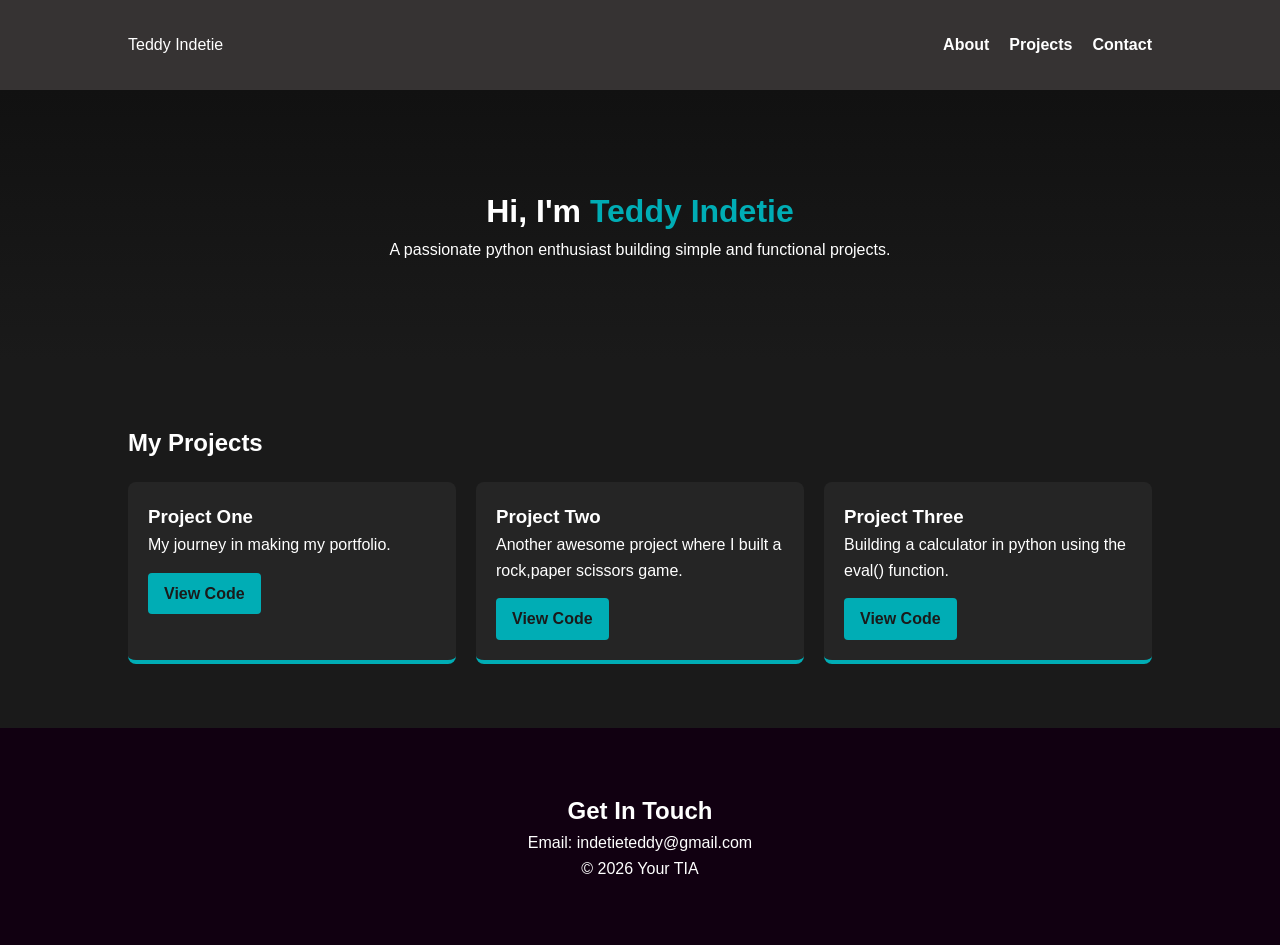
==== index.html @ 60005bdd "Add files via upload" ====
<!DOCTYPE html>
<html lang="en">
<head>
    <meta charset="UTF-8">
    <meta name="viewport" content="width=device-width, initial-scale=1.0">
    <title>TI Portfolio</title>
    <link rel="stylesheet" href="style.css">
</head>
<body>

    <nav>
        <div class="logo">Teddy Indetie</div>
        <ul>
            <li><a href="#about">About</a></li>
            <li><a href="#projects">Projects</a></li>
            <li><a href="#contact">Contact</a></li>
        </ul>
    </nav>

    <header id="about">
        <h1>Hi, I'm <span class="highlight">Teddy Indetie</span></h1>
        <p>A passionate python enthusiast building simple and functional projects.</p>
    </header>

    <section id="projects">
        <h2>My Projects</h2>
        <div class="project-grid">
            <div class="project-card">
                <h3>Project One</h3>
                <p>My journey in making my portfolio.</p>
                <a href="project-1.html">View Code</a>
            </div>
            <div class="project-card">
                <h3>Project Two</h3>
                <p>Another awesome project where I built a rock,paper scissors game.</p>
                <a href="#">View Code</a>
            </div>
            <div class="project-card">
                <h3>Project Three</h3>
                <p>Building a calculator in python using the eval() function.</p>
                <a href="#">View Code</a>
            </div>
        </div>
    </section>

    <footer id="contact">
        <h2>Get In Touch</h2>
        <p>Email: indetieteddy@gmail.com</p>
        <p>&copy; 2026 Your TIA</p>
    </footer>

</body>
</html>
---- style.css ----
/* General Styles */
* {
    margin: 0;
    padding: 0;
    box-sizing: border-box;
    font-family: 'Segoe UI', Tahoma, Geneva, Verdana, sans-serif;
}

body {
    background-color: #1a1a1a;
    color: #ffffff;
    line-height: 1.6;
}

/* Navigation */
nav {
    display: flex;
    justify-content: space-between;
    align-items: center;
    padding: 2rem 10%;
    background: #363333;
}

nav ul {
    display: flex;
    list-style: none;
}

nav ul li {
    margin-left: 20px;
}

nav a {
    color: white;
    text-decoration: none;
    font-weight: bold;
}

/* Hero Section */
header {
    height: 30vh;
    display: flex;
    flex-direction: column;
    justify-content: center;
    align-items: center;
    text-align: center;
    background: linear-gradient(to bottom, #111, #1a1a1a);
}

.highlight {
    color: #00adb5; /* Modern Teal */
}

/* Projects Grid */
#projects {
    padding: 4rem 10%;
}

.project-grid {
    display: grid;
    grid-template-columns: repeat(auto-fit, minmax(250px, 1fr));
    gap: 20px;
    margin-top: 20px;
}

.project-card {
    background: #252525;
    padding: 20px;
    border-radius: 8px;
    border-bottom: 4px solid #00adb5;
    transition: transform 0.3s;
}
.project-card a {
    display: inline-block;
    margin-top: 15px;
    padding: 8px 16px;
    background-color: #00adb5; /* Your Modern Teal */
    color: #1a1a1a; /* Dark text for contrast */
    text-decoration: none;
    border-radius: 4px;
    font-weight: bold;
    transition: background 0.3s;
}

.project-card a:hover {
    background-color: #ffffff;
    color: #00adb5;
}

.project-card:hover {
    transform: translateY(-10px);
    transform: translateX(-10px);
}

/* Footer */
footer {
    text-align: center;
    padding: 4rem 10%;
    background: #101;
}

.image-container {
    margin-top: 20px;
    text-align: center;
}

.project-img {
    max-width: 100%;    /* Ensures it never goes wider than the card */
    height: auto;       /* Keeps the original aspect ratio */
    border-radius: 8px; /* Matches your card corners */
    border: 2px solid #333; /* Adds a subtle frame */
}
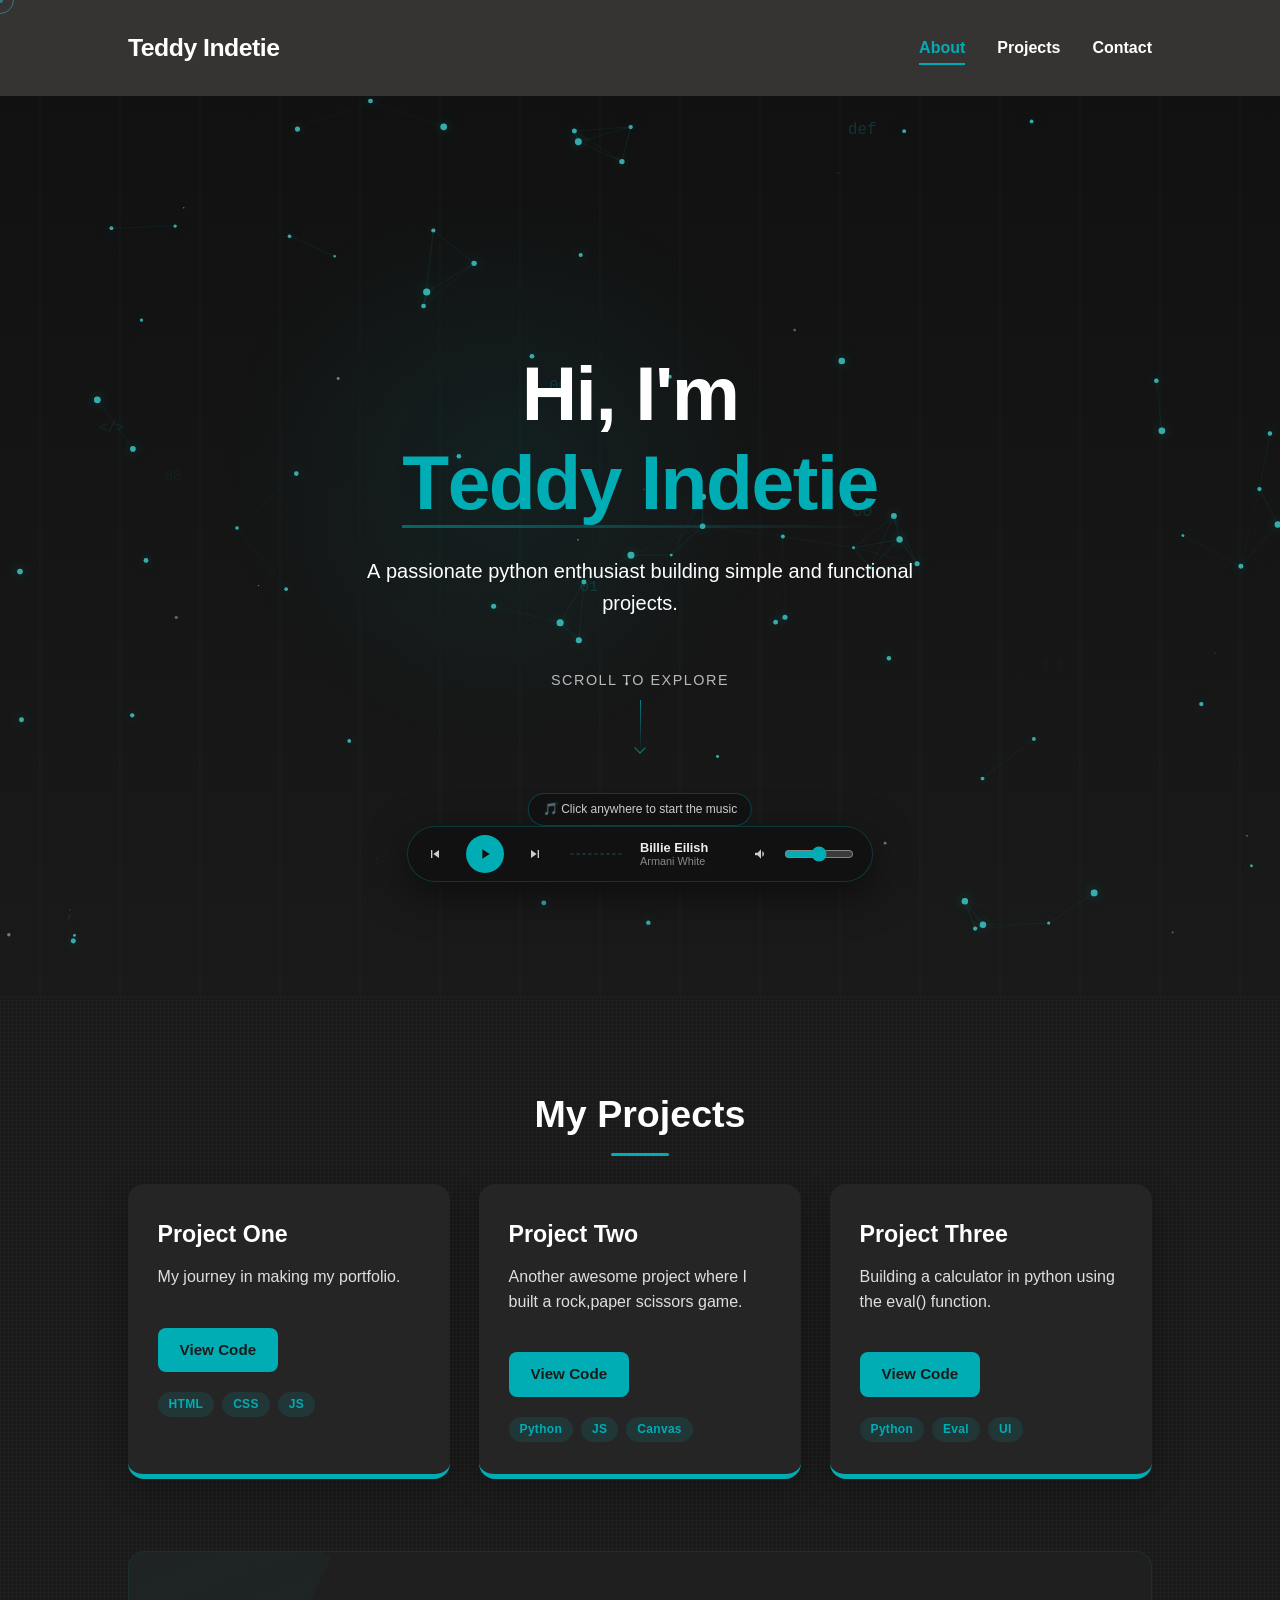
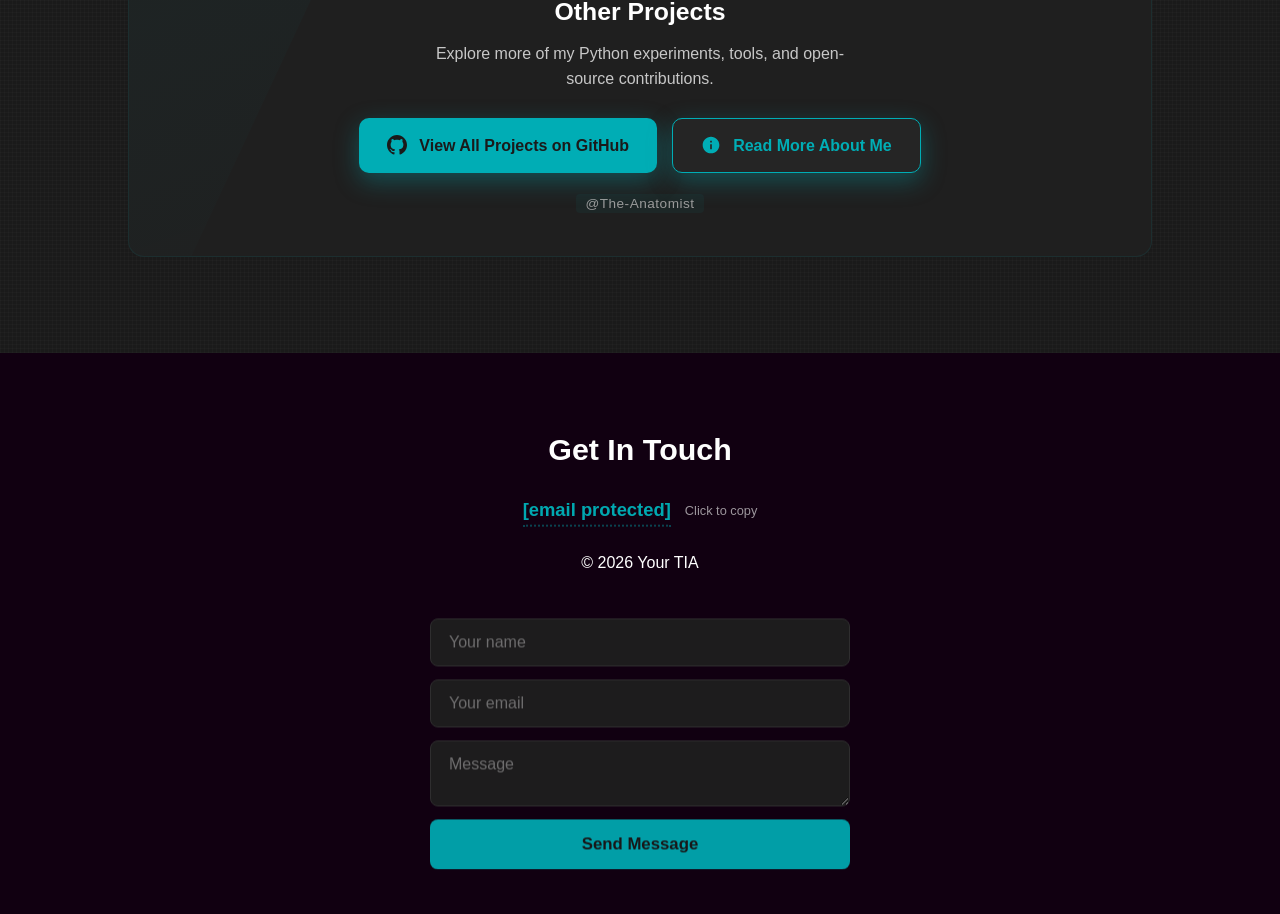
==== commit 01f0910b: "Add files via upload" ====
--- a/index.html
+++ b/index.html
@@ -1,53 +1,1367 @@
-<!DOCTYPE html>
-<html lang="en">
-<head>
-    <meta charset="UTF-8">
-    <meta name="viewport" content="width=device-width, initial-scale=1.0">
-    <title>TI Portfolio</title>
-    <link rel="stylesheet" href="style.css">
-</head>
-<body>
-
-    <nav>
-        <div class="logo">Teddy Indetie</div>
-        <ul>
-            <li><a href="#about">About</a></li>
-            <li><a href="#projects">Projects</a></li>
-            <li><a href="#contact">Contact</a></li>
-        </ul>
-    </nav>
-
-    <header id="about">
-        <h1>Hi, I'm <span class="highlight">Teddy Indetie</span></h1>
-        <p>A passionate python enthusiast building simple and functional projects.</p>
-    </header>
-
-    <section id="projects">
-        <h2>My Projects</h2>
-        <div class="project-grid">
-            <div class="project-card">
-                <h3>Project One</h3>
-                <p>My journey in making my portfolio.</p>
-                <a href="project-1.html">View Code</a>
-            </div>
-            <div class="project-card">
-                <h3>Project Two</h3>
-                <p>Another awesome project where I built a rock,paper scissors game.</p>
-                <a href="#">View Code</a>
-            </div>
-            <div class="project-card">
-                <h3>Project Three</h3>
-                <p>Building a calculator in python using the eval() function.</p>
-                <a href="#">View Code</a>
-            </div>
-        </div>
-    </section>
-
-    <footer id="contact">
-        <h2>Get In Touch</h2>
-        <p>Email: indetieteddy@gmail.com</p>
-        <p>&copy; 2026 Your TIA</p>
-    </footer>
-
-</body>
+<!DOCTYPE html>
+<html lang="en">
+<head>
+    <meta charset="UTF-8">
+    <meta name="viewport" content="width=device-width, initial-scale=1.0">
+    <title>TI Portfolio</title>
+    <link rel="icon" type="image/svg+xml" href="favicon.svg">
+    <link rel="stylesheet" href="style.css">
+    <!-- GSAP for premium cinematic animations -->
+    <script src="https://cdnjs.cloudflare.com/ajax/libs/gsap/3.12.5/gsap.min.js"></script>
+</head>
+<body>
+
+    <!-- Scroll Progress Bar -->
+    <div class="scroll-progress"></div>
+
+    <nav>
+        <div class="logo">Teddy Indetie</div>
+        <ul class="nav-links">
+            <li><a href="#about" class="nav-link">About</a></li>
+            <li><a href="#projects" class="nav-link">Projects</a></li>
+            <li><a href="#contact" class="nav-link">Contact</a></li>
+        </ul>
+        <div class="hamburger">
+            <span></span>
+            <span></span>
+            <span></span>
+        </div>
+    </nav>
+
+    <header id="about">
+        <!-- Hero Canvas for Python particles -->
+        <canvas id="hero-canvas"></canvas>
+        
+        <div class="hero-content">
+            <h1>Hi, I'm <span class="highlight">Teddy Indetie</span></h1>
+            <p>A passionate python enthusiast building simple and functional projects.</p>
+            <div class="scroll-indicator">
+                <span>Scroll to explore</span>
+                <div class="arrow"></div>
+            </div>
+        </div>
+    </header>
+
+    <section id="projects">
+        <h2>My Projects</h2>
+        <div class="project-grid">
+            <!-- Project One -->
+            <div class="project-card" data-project="1">
+                <h3>Project One</h3>
+                <p>My journey in making my portfolio.</p>
+                <a href="project-1.html" class="view-btn" data-modal="modal-project1">View Code</a>
+                <div class="tech-tags">
+                    <span>HTML</span>
+                    <span>CSS</span>
+                    <span>JS</span>
+                </div>
+            </div>
+            
+            <!-- Project Two -->
+            <div class="project-card" data-project="2">
+                <h3>Project Two</h3>
+                <p>Another awesome project where I built a rock,paper scissors game.</p>
+                <a href="project-2.html" class="view-btn" data-modal="modal-rps">View Code</a>
+                <div class="tech-tags">
+                    <span>Python</span>
+                    <span>JS</span>
+                    <span>Canvas</span>
+                </div>
+            </div>
+            
+            <!-- Project Three -->
+            <div class="project-card" data-project="3">
+                <h3>Project Three</h3>
+                <p>Building a calculator in python using the eval() function.</p>
+                <a href="project-3.html" class="view-btn" data-modal="modal-calculator">View Code</a>
+                <div class="tech-tags">
+                    <span>Python</span>
+                    <span>Eval</span>
+                    <span>UI</span>
+                </div>
+            </div>
+        </div>
+
+        <!-- OTHER PROJECTS SECTION -->
+        <div class="other-projects">
+            <h3>Other Projects</h3>
+            <p>Explore more of my Python experiments, tools, and open-source contributions.</p>
+            
+            <div style="display: flex; gap: 15px; justify-content: center; flex-wrap: wrap; margin-top: 1.2rem;">
+                <a href="https://github.com/The-Anatomist/" target="_blank" rel="noopener noreferrer" class="github-btn" style="margin-top: 0;">
+                    <svg xmlns="http://www.w3.org/2000/svg" width="20" height="20" viewBox="0 0 24 24" fill="currentColor">
+                        <path d="M12 0c-6.626 0-12 5.373-12 12 0 5.302 3.438 9.8 8.207 11.387.599.111.793-.261.793-.577v-2.234c-3.338.726-4.033-1.416-4.033-1.416-.546-1.387-1.333-1.756-1.333-1.756-1.089-.745.083-.729.083-.729 1.205.084 1.839 1.237 1.839 1.237 1.07 1.834 2.807 1.304 3.492.997.107-.775.418-1.305.762-1.604-2.665-.305-5.467-1.334-5.467-5.931 0-1.311.469-2.381 1.236-3.221-.124-.303-.535-1.524.117-3.176 0 0 1.008-.322 3.301 1.23.957-.266 1.983-.399 3.003-.404 1.02.005 2.047.138 3.006.404 2.291-1.552 3.297-1.23 3.297-1.23.653 1.653.242 2.874.118 3.176.77.84 1.235 1.911 1.235 3.221 0 4.609-2.807 5.624-5.479 5.921.43.372.823 1.102.823 2.222v3.293c0 .319.192.694.801.576 4.765-1.589 8.199-6.086 8.199-11.386 0-6.627-5.373-12-12-12z"/>
+                    </svg>
+                    <span>View All Projects on GitHub</span>
+                </a>
+                
+                <a href="about.html" class="github-btn about-me-btn" style="margin-top: 0;">
+                    <svg xmlns="http://www.w3.org/2000/svg" width="20" height="20" viewBox="0 0 24 24" fill="currentColor">
+                        <path d="M12 2C6.48 2 2 6.48 2 12s4.48 10 10 10 10-4.48 10-10S17.52 2 12 2zm1 15h-2v-6h2v6zm0-8h-2V7h2v2z"/>
+                    </svg>
+                    <span>Read More About Me</span>
+                </a>
+            </div>
+            
+            <div class="github-note">
+                <span>@The-Anatomist</span>
+            </div>
+        </div>
+    </section>
+
+    <footer id="contact">
+        <h2>Get In Touch</h2>
+        <p class="email-wrapper">
+            <a href="#" class="copy-email" data-email="t.indetie@gmail.com"><span class="__cf_email__" data-cfemail="f480da9d9a9091809d91b49399959d98da979b99">[email&#160;protected]</span></a>
+            <span class="copy-feedback">Click to copy</span>
+        </p>
+        <p>&copy; 2026 Your TIA</p>
+        
+        <!-- Optional premium contact form -->
+        <div class="contact-form">
+            <input type="text" placeholder="Your name" class="form-input">
+            <input type="email" placeholder="Your email" class="form-input">
+            <textarea placeholder="Message" class="form-input"></textarea>
+            <button class="form-submit">Send Message</button>
+        </div>
+    </footer>
+
+    <!-- Modals -->
+    <!-- Project 1 Modal -->
+    <div id="modal-project1" class="modal">
+        <div class="modal-content">
+            <button class="modal-close">&times;</button>
+            <h3>Project One — Portfolio</h3>
+            <p>Built with pure HTML, CSS and JavaScript. Here's a live snippet of the hero code:</p>
+            
+            <div class="code-block">
+                <pre><code>&lt;h1&gt;Hi, I'm &lt;span class="highlight"&gt;Teddy Indetie&lt;/span&gt;&lt;/h1&gt;
+&lt;p&gt;A passionate python enthusiast...&lt;/p&gt;</code></pre>
+                <button class="copy-code-btn">Copy Code</button>
+            </div>
+            
+            <div class="modal-footer">
+                <a href="project-1.html" class="view-full-btn">View Full Project</a>
+            </div>
+        </div>
+    </div>
+
+    <!-- RPS Game Modal -->
+    <div id="modal-rps" class="modal">
+        <div class="modal-content">
+            <button class="modal-close">&times;</button>
+            <h3>Project Two — Rock Paper Scissors</h3>
+            <p class="game-subtitle">Play against the AI (Python logic ported to JS)</p>
+            
+            <div class="rps-game">
+                <div class="rps-score">
+                    <div>You: <span id="player-score">0</span></div>
+                    <div>AI: <span id="ai-score">0</span></div>
+                </div>
+                
+                <div class="rps-result" id="rps-result">Choose your move</div>
+                
+                <div class="rps-choices">
+                    <button class="rps-btn" data-choice="rock">✊ Rock</button>
+                    <button class="rps-btn" data-choice="paper">✋ Paper</button>
+                    <button class="rps-btn" data-choice="scissors">✌️ Scissors</button>
+                </div>
+                
+                <button class="rps-reset">Reset Score</button>
+            </div>
+        </div>
+    </div>
+
+    <!-- Calculator Modal -->
+    <div id="modal-calculator" class="modal">
+        <div class="modal-content">
+            <button class="modal-close">&times;</button>
+            <h3>Project Three — Python Calculator</h3>
+            <p class="game-subtitle">Powered by eval() • Same logic as the original Python version</p>
+            
+            <div class="calculator">
+                <div class="calc-display" id="calc-display">0</div>
+                <div class="calc-buttons">
+                    <button class="calc-btn" data-value="C">C</button>
+                    <button class="calc-btn" data-value="/">÷</button>
+                    <button class="calc-btn" data-value="*">×</button>
+                    <button class="calc-btn" data-value="-">−</button>
+                    
+                    <button class="calc-btn" data-value="7">7</button>
+                    <button class="calc-btn" data-value="8">8</button>
+                    <button class="calc-btn" data-value="9">9</button>
+                    <button class="calc-btn" data-value="+">+</button>
+                    
+                    <button class="calc-btn" data-value="4">4</button>
+                    <button class="calc-btn" data-value="5">5</button>
+                    <button class="calc-btn" data-value="6">6</button>
+                    <button class="calc-btn" data-value="=" style="grid-row: span 2;">=</button>
+                    
+                    <button class="calc-btn" data-value="1">1</button>
+                    <button class="calc-btn" data-value="2">2</button>
+                    <button class="calc-btn" data-value="3">3</button>
+                    
+                    <button class="calc-btn" data-value="0">0</button>
+                    <button class="calc-btn" data-value=".">.</button>
+                    <button class="calc-btn" data-value="back">⌫</button>
+                </div>
+                <div class="python-badge">Python eval() • Safe mode</div>
+            </div>
+        </div>
+    </div>
+
+    <script data-cfasync="false" src="/cdn-cgi/scripts/5c5dd728/cloudflare-static/email-decode.min.js"></script><script>
+        // ============================================
+        // TEDDY INDETIE — PREMIUM PORTFOLIO JS
+        // Ultra-cinematic interactions inspired by Lando Norris
+        // ============================================
+
+        // Global variables
+        let gsapLoaded = typeof gsap !== 'undefined';
+
+        // ============================================
+        // 1. CUSTOM CURSOR (elegant ring + dot)
+        // ============================================
+        function initCustomCursor() {
+            const cursor = document.createElement('div');
+            cursor.className = 'custom-cursor';
+            document.body.appendChild(cursor);
+
+            const cursorDot = document.createElement('div');
+            cursorDot.className = 'cursor-dot';
+            cursor.appendChild(cursorDot);
+
+            let mouseX = 0, mouseY = 0;
+            let cursorX = 0, cursorY = 0;
+
+            document.addEventListener('mousemove', (e) => {
+                mouseX = e.clientX;
+                mouseY = e.clientY;
+            });
+
+            // Smooth follow animation
+            function animateCursor() {
+                cursorX += (mouseX - cursorX) * 0.15;
+                cursorY += (mouseY - cursorY) * 0.15;
+                
+                cursor.style.left = cursorX + 'px';
+                cursor.style.top = cursorY + 'px';
+                
+                requestAnimationFrame(animateCursor);
+            }
+            animateCursor();
+
+            // Hover states for interactive elements
+            const interactiveElements = document.querySelectorAll('a, button, .project-card, .view-btn, .rps-btn, .calc-btn');
+            
+            interactiveElements.forEach(el => {
+                el.addEventListener('mouseenter', () => {
+                    cursor.classList.add('cursor-hover');
+                });
+                el.addEventListener('mouseleave', () => {
+                    cursor.classList.remove('cursor-hover');
+                });
+            });
+
+            // Magnetic effect on buttons
+            const magneticElements = document.querySelectorAll('.view-btn, .form-submit, .rps-btn, .calc-btn');
+            magneticElements.forEach(el => {
+                el.addEventListener('mousemove', function(e) {
+                    const rect = this.getBoundingClientRect();
+                    const x = ((e.clientX - rect.left) / rect.width - 0.5) * 12;
+                    const y = ((e.clientY - rect.top) / rect.height - 0.5) * 12;
+                    
+                    gsapLoaded ? gsap.to(this, { x: x, y: y, duration: 0.3, ease: "power2.out" }) 
+                               : this.style.transform = `translate(${x}px, ${y}px)`;
+                });
+                
+                el.addEventListener('mouseleave', function() {
+                    gsapLoaded ? gsap.to(this, { x: 0, y: 0, duration: 0.4, ease: "power2.out" }) 
+                               : this.style.transform = '';
+                });
+            });
+        }
+
+        // ============================================
+        // 2. HERO CANVAS — Floating Python Particles
+        // ============================================
+        function initHeroParticles() {
+            const canvas = document.getElementById('hero-canvas');
+            const ctx = canvas.getContext('2d');
+            
+            let width = canvas.parentElement.offsetWidth;
+            let height = canvas.parentElement.offsetHeight;
+            let dpr = Math.min(window.devicePixelRatio || 1, 2);
+
+            function resizeCanvas() {
+                width = canvas.parentElement.offsetWidth;
+                height = canvas.parentElement.offsetHeight;
+                dpr = Math.min(window.devicePixelRatio || 1, 2);
+
+                // Render at native pixel density, then scale back down via
+                // CSS so everything stays crisp on retina/high-DPI screens.
+                canvas.width = width * dpr;
+                canvas.height = height * dpr;
+                canvas.style.width = width + 'px';
+                canvas.style.height = height + 'px';
+                ctx.setTransform(dpr, 0, 0, dpr, 0, 0);
+            }
+            resizeCanvas();
+            window.addEventListener('resize', resizeCanvas);
+
+            const particles = [];
+            const particleCount = 72;
+
+            class Particle {
+                constructor() {
+                    this.reset();
+                }
+                
+                reset() {
+                    this.x = Math.random() * width;
+                    this.y = Math.random() * height;
+                    this.size = Math.random() * 2.8 + 0.8;
+                    this.speedX = (Math.random() - 0.5) * 0.35;
+                    this.speedY = (Math.random() - 0.5) * 0.35;
+                    this.opacity = Math.random() * 0.6 + 0.3;
+                    this.hue = 178; // Teal
+                }
+                
+                update(mouseX, mouseY) {
+                    this.x += this.speedX;
+                    this.y += this.speedY;
+                    
+                    // Gentle mouse attraction
+                    if (mouseX && mouseY) {
+                        const dx = mouseX - this.x;
+                        const dy = mouseY - this.y;
+                        const distance = Math.sqrt(dx * dx + dy * dy);
+                        
+                        if (distance < 160 && distance > 0) {
+                            this.x += dx * 0.015;
+                            this.y += dy * 0.015;
+                        }
+                    }
+                    
+                    // Wrap around edges
+                    if (this.x < 0) this.x = width;
+                    if (this.x > width) this.x = 0;
+                    if (this.y < 0) this.y = height;
+                    if (this.y > height) this.y = 0;
+                    
+                    // Subtle breathing
+                    this.opacity = Math.sin(Date.now() / 1200) * 0.15 + 0.55;
+                }
+                
+                draw() {
+                    ctx.save();
+                    ctx.beginPath();
+                    ctx.arc(this.x, this.y, this.size, 0, Math.PI * 2);
+                    
+                    ctx.fillStyle = `hsla(178, 100%, 65%, ${this.opacity})`;
+                    ctx.fill();
+                    
+                    // Glow effect
+                    ctx.shadowBlur = 12;
+                    ctx.shadowColor = '#00adb5';
+                    ctx.fill();
+                    ctx.restore();
+                }
+            }
+
+            // Create particles
+            for (let i = 0; i < particleCount; i++) {
+                particles.push(new Particle());
+            }
+
+            // ---- Drifting code glyphs (subtle "python enthusiast" flavor) ----
+            const glyphSymbols = ['{ }', '</>', '( )', ';', '#', '=>', '01', '00', 'def'];
+            const glyphParticles = [];
+            const glyphCount = 8;
+
+            class GlyphParticle {
+                constructor() { this.reset(true); }
+
+                reset(initial) {
+                    this.x = Math.random() * width;
+                    this.y = initial ? Math.random() * height : height + 24;
+                    this.text = glyphSymbols[Math.floor(Math.random() * glyphSymbols.length)];
+                    this.size = Math.random() * 6 + 11;
+                    this.speed = Math.random() * 0.16 + 0.06;
+                    this.swayOffset = Math.random() * Math.PI * 2;
+                    this.opacity = Math.random() * 0.16 + 0.07;
+                }
+
+                update() {
+                    this.y -= this.speed;
+                    this.x += Math.sin(Date.now() / 1800 + this.swayOffset) * 0.15;
+                    if (this.y < -20) this.reset(false);
+                }
+
+                draw() {
+                    ctx.save();
+                    ctx.font = `${this.size}px 'Courier New', monospace`;
+                    ctx.fillStyle = `rgba(0, 173, 181, ${this.opacity})`;
+                    ctx.fillText(this.text, this.x, this.y);
+                    ctx.restore();
+                }
+            }
+            for (let i = 0; i < glyphCount; i++) glyphParticles.push(new GlyphParticle());
+
+            // ---- Comet streaks crossing the hero (a few at a time, staggered) ----
+            const comets = [];
+            const maxComets = 2;
+            function maybeSpawnComet() {
+                if (comets.length < maxComets && Math.random() < 0.0035) {
+                    const fromLeft = Math.random() > 0.5;
+                    const cool = Math.random() > 0.5;
+                    comets.push({
+                        x: fromLeft ? -60 : width + 60,
+                        y: Math.random() * height * 0.6,
+                        vx: (fromLeft ? 1 : -1) * (Math.random() * 3 + 4),
+                        vy: Math.random() * 1.4 + 0.7,
+                        life: 1,
+                        color: cool ? '0, 217, 192' : '120, 190, 255'
+                    });
+                }
+            }
+            function updateDrawComets() {
+                for (let i = comets.length - 1; i >= 0; i--) {
+                    const c = comets[i];
+                    c.x += c.vx;
+                    c.y += c.vy;
+                    c.life -= 0.014;
+
+                    ctx.save();
+                    ctx.strokeStyle = `rgba(${c.color}, ${Math.max(c.life, 0)})`;
+                    ctx.lineWidth = 1.5;
+                    ctx.shadowBlur = 10;
+                    ctx.shadowColor = `rgb(${c.color})`;
+                    ctx.beginPath();
+                    ctx.moveTo(c.x, c.y);
+                    ctx.lineTo(c.x - c.vx * 6, c.y - c.vy * 6);
+                    ctx.stroke();
+                    // bright head
+                    ctx.fillStyle = `rgba(${c.color}, ${Math.max(c.life, 0)})`;
+                    ctx.beginPath();
+                    ctx.arc(c.x, c.y, 1.6, 0, Math.PI * 2);
+                    ctx.fill();
+                    ctx.restore();
+
+                    if (c.life <= 0 || c.x < -120 || c.x > width + 120) comets.splice(i, 1);
+                }
+            }
+
+            // ---- Soft twinkling stars scattered behind the text ----
+            const twinkles = [];
+            const twinkleCount = 16;
+            class Twinkle {
+                constructor() { this.reset(); }
+                reset() {
+                    this.x = Math.random() * width;
+                    this.y = Math.random() * height;
+                    this.size = Math.random() * 1.4 + 0.6;
+                    this.phase = Math.random() * Math.PI * 2;
+                    this.speed = Math.random() * 0.015 + 0.008;
+                }
+                draw() {
+                    const glow = (Math.sin(Date.now() * this.speed + this.phase) + 1) / 2;
+                    ctx.save();
+                    ctx.fillStyle = `rgba(255, 255, 255, ${0.08 + glow * 0.35})`;
+                    ctx.beginPath();
+                    ctx.arc(this.x, this.y, this.size, 0, Math.PI * 2);
+                    ctx.fill();
+                    ctx.restore();
+                }
+            }
+            for (let i = 0; i < twinkleCount; i++) twinkles.push(new Twinkle());
+
+            // ---- One slow-drifting glow orb for ambient depth ----
+            const glowOrb = {
+                x: Math.random() * width,
+                y: Math.random() * height * 0.5,
+                vx: (Math.random() - 0.5) * 0.12,
+                vy: (Math.random() - 0.5) * 0.08,
+                radius: Math.max(width, height) * 0.22
+            };
+            function updateDrawOrb() {
+                glowOrb.x += glowOrb.vx;
+                glowOrb.y += glowOrb.vy;
+                if (glowOrb.x < 0 || glowOrb.x > width) glowOrb.vx *= -1;
+                if (glowOrb.y < 0 || glowOrb.y > height * 0.6) glowOrb.vy *= -1;
+
+                const pulse = (Math.sin(Date.now() / 2600) + 1) / 2;
+                const grad = ctx.createRadialGradient(
+                    glowOrb.x, glowOrb.y, 0,
+                    glowOrb.x, glowOrb.y, glowOrb.radius
+                );
+                grad.addColorStop(0, `rgba(0, 173, 181, ${0.05 + pulse * 0.03})`);
+                grad.addColorStop(1, 'rgba(0, 173, 181, 0)');
+                ctx.save();
+                ctx.fillStyle = grad;
+                ctx.fillRect(0, 0, width, height);
+                ctx.restore();
+            }
+
+            let mouseX = null, mouseY = null;
+
+            canvas.addEventListener('mousemove', (e) => {
+                const rect = canvas.getBoundingClientRect();
+                mouseX = e.clientX - rect.left;
+                mouseY = e.clientY - rect.top;
+            });
+            
+            canvas.addEventListener('mouseleave', () => {
+                mouseX = null;
+                mouseY = null;
+            });
+
+            function animateParticles() {
+                ctx.clearRect(0, 0, width, height);
+
+                // Ambient orb sits furthest back
+                updateDrawOrb();
+
+                // Twinkling stars behind the main particle layer
+                twinkles.forEach(t => t.draw());
+                
+                // Subtle grid lines (terminal vibe)
+                ctx.strokeStyle = 'rgba(0, 173, 181, 0.06)';
+                ctx.lineWidth = 1;
+                for (let x = 40; x < width; x += 80) {
+                    ctx.beginPath();
+                    ctx.moveTo(x, 0);
+                    ctx.lineTo(x, height);
+                    ctx.stroke();
+                }
+                
+                particles.forEach(p => {
+                    p.update(mouseX, mouseY);
+                    p.draw();
+                    
+                    // Connect nearby particles
+                    particles.forEach(other => {
+                        const dx = p.x - other.x;
+                        const dy = p.y - other.y;
+                        const dist = Math.sqrt(dx * dx + dy * dy);
+                        
+                        if (dist < 110 && dist > 0) {
+                            ctx.strokeStyle = `rgba(0, 173, 181, ${0.12 * (1 - dist / 110)})`;
+                            ctx.lineWidth = 0.8;
+                            ctx.beginPath();
+                            ctx.moveTo(p.x, p.y);
+                            ctx.lineTo(other.x, other.y);
+                            ctx.stroke();
+                        }
+                    });
+                });
+                
+                glyphParticles.forEach(g => {
+                    g.update();
+                    g.draw();
+                });
+
+                maybeSpawnComet();
+                updateDrawComets();
+                
+                requestAnimationFrame(animateParticles);
+            }
+            
+            animateParticles();
+        }
+
+        // ============================================
+        // 3. HERO TEXT STAGGER + SCROLL INDICATOR
+        // ============================================
+        function initHeroAnimations() {
+            const header = document.querySelector('header');
+            const h1 = header.querySelector('h1');
+            const p = header.querySelector('p');
+            const scrollInd = document.querySelector('.scroll-indicator');
+
+            splitHeroText(h1, p);
+
+            // Stagger reveal
+            if (gsapLoaded) {
+                gsap.fromTo(h1, 
+                    { opacity: 0, y: 50 }, 
+                    { opacity: 1, y: 0, duration: 1.1, ease: "power3.out", delay: 0.3 }
+                );
+                
+                gsap.fromTo(p, 
+                    { opacity: 0, y: 30 }, 
+                    { opacity: 1, y: 0, duration: 1.0, ease: "power2.out", delay: 0.85 }
+                );
+            } else {
+                h1.style.transition = 'all 1.1s cubic-bezier(0.23, 1.0, 0.32, 1)';
+                p.style.transition = 'all 1.0s cubic-bezier(0.23, 1.0, 0.32, 1)';
+                h1.style.opacity = '1';
+                p.style.opacity = '1';
+            }
+
+            // Scroll indicator animation
+            if (scrollInd) {
+                gsapLoaded ? gsap.to(scrollInd, { y: 12, duration: 1.8, repeat: -1, yoyo: true, ease: "sine.inOut" }) : 
+                    scrollInd.style.animation = 'scrollBounce 1.8s infinite alternate ease-in-out';
+            }
+
+            // Subtle canvas-only interaction already handled in particles.
+            // Removed direct transform on .hero-content to eliminate text jitter.
+        }
+
+        // ============================================
+        // 3b. HERO TEXT INTERACTIVITY — per-letter & per-word
+        // ============================================
+        function splitHeroText(h1, p) {
+            if (!h1 || h1.dataset.split === 'true') return;
+
+            let letterIndex = 0;
+
+            function processNode(node) {
+                if (node.nodeType === Node.TEXT_NODE) {
+                    const frag = document.createDocumentFragment();
+                    Array.from(node.textContent).forEach((ch) => {
+                        const span = document.createElement('span');
+                        if (ch === ' ') {
+                            span.className = 'hero-letter hero-space';
+                            span.innerHTML = '&nbsp;';
+                        } else {
+                            span.className = 'hero-letter';
+                            span.textContent = ch;
+                        }
+                        span.style.animationDelay = (letterIndex * 0.035) + 's';
+                        letterIndex++;
+                        frag.appendChild(span);
+                    });
+                    return frag;
+                }
+                if (node.nodeType === Node.ELEMENT_NODE) {
+                    const clone = node.cloneNode(false);
+                    Array.from(node.childNodes).forEach((child) => {
+                        clone.appendChild(processNode(child));
+                    });
+                    return clone;
+                }
+                return document.createDocumentFragment();
+            }
+
+            const h1Frag = document.createDocumentFragment();
+            Array.from(h1.childNodes).forEach((node) => h1Frag.appendChild(processNode(node)));
+            h1.innerHTML = '';
+            h1.appendChild(h1Frag);
+            h1.dataset.split = 'true';
+
+            // Playful hover: pop, glow and a small random tilt per letter
+            h1.querySelectorAll('.hero-letter:not(.hero-space)').forEach((letter) => {
+                letter.addEventListener('mouseenter', () => {
+                    const rot = (Math.random() - 0.5) * 18;
+                    letter.style.setProperty('--rot', rot + 'deg');
+                });
+            });
+
+            // Paragraph: split into words only — a lighter touch so the
+            // supporting line stays readable and doesn't feel busy
+            if (p && p.dataset.split !== 'true') {
+                const words = p.textContent.split(' ');
+                p.innerHTML = words
+                    .map((w, i) => `<span class="hero-word" style="animation-delay:${i * 0.05}s">${w}</span>`)
+                    .join(' ');
+                p.dataset.split = 'true';
+            }
+        }
+
+        // ============================================
+        // 4. PREMIUM NAVIGATION
+        // ============================================
+        function initNavigation() {
+            const nav = document.querySelector('nav');
+            const progressBar = document.querySelector('.scroll-progress');
+            const navLinks = document.querySelectorAll('.nav-link');
+            const hamburger = document.querySelector('.hamburger');
+            const navLinksContainer = document.querySelector('.nav-links');
+
+            // Scroll progress
+            function updateProgress() {
+                const scrollTop = window.scrollY;
+                const docHeight = document.documentElement.scrollHeight - window.innerHeight;
+                const progress = docHeight > 0 ? (scrollTop / docHeight) * 100 : 0;
+                progressBar.style.width = `${progress}%`;
+            }
+            window.addEventListener('scroll', updateProgress);
+
+            // Sticky + shrink + blur nav
+            let lastScrollY = 0;
+            window.addEventListener('scroll', () => {
+                const currentScroll = window.scrollY;
+                
+                if (currentScroll > 80) {
+                    nav.classList.add('nav-scrolled');
+                } else {
+                    nav.classList.remove('nav-scrolled');
+                }
+                
+                lastScrollY = currentScroll;
+                updateProgress();
+            });
+
+            // Smooth scroll
+            navLinks.forEach(link => {
+                link.addEventListener('click', function(e) {
+                    e.preventDefault();
+                    const targetId = this.getAttribute('href').substring(1);
+                    const target = document.getElementById(targetId);
+                    
+                    if (target) {
+                        const navHeight = nav.offsetHeight;
+                        const targetPosition = target.getBoundingClientRect().top + window.scrollY - navHeight - 20;
+                        
+                        window.scrollTo({
+                            top: targetPosition,
+                            behavior: 'smooth'
+                        });
+                        
+                        // Close mobile menu if open
+                        navLinksContainer.classList.remove('active');
+                        hamburger.classList.remove('active');
+                    }
+                });
+            });
+
+            // Scrollspy (active link)
+            const sections = ['about', 'projects', 'contact'];
+            
+            function updateActiveLink() {
+                let current = '';
+                const scrollPosition = window.scrollY + 180;
+
+                sections.forEach(id => {
+                    const section = document.getElementById(id);
+                    if (section && scrollPosition >= section.offsetTop) {
+                        current = id;
+                    }
+                });
+
+                navLinks.forEach(link => {
+                    link.classList.remove('active');
+                    if (link.getAttribute('href') === `#${current}`) {
+                        link.classList.add('active');
+                    }
+                });
+            }
+            window.addEventListener('scroll', updateActiveLink);
+            updateActiveLink();
+
+            // Mobile hamburger
+            hamburger.addEventListener('click', () => {
+                hamburger.classList.toggle('active');
+                navLinksContainer.classList.toggle('active');
+            });
+
+            // Close mobile menu on link click
+            navLinks.forEach(link => {
+                link.addEventListener('click', () => {
+                    navLinksContainer.classList.remove('active');
+                    hamburger.classList.remove('active');
+                });
+            });
+        }
+
+        // ============================================
+        // 5. 3D TILT CARDS + ADVANCED PROJECT INTERACTIONS
+        // ============================================
+        function initProjectCards() {
+            const cards = document.querySelectorAll('.project-card');
+            
+            cards.forEach((card, index) => {
+                // Staggered entrance animation
+                if (gsapLoaded) {
+                    gsap.fromTo(card, 
+                        { opacity: 0, y: 70, rotateX: 15 },
+                        { 
+                            opacity: 1, 
+                            y: 0, 
+                            rotateX: 0, 
+                            duration: 1.0, 
+                            ease: "power3.out",
+                            delay: 0.15 * index 
+                        }
+                    );
+                } else {
+                    card.style.transition = `all 0.6s cubic-bezier(0.23, 1, 0.32, 1) ${0.15 * index}s`;
+                }
+
+                // True 3D tilt effect
+                card.addEventListener('mousemove', function(e) {
+                    const rect = this.getBoundingClientRect();
+                    const x = ((e.clientX - rect.left) / rect.width - 0.5) * 2;
+                    const y = ((e.clientY - rect.top) / rect.height - 0.5) * 2;
+                    
+                    const rotateX = -y * 26;
+                    const rotateY = x * 26;
+                    
+                    this.style.transition = 'transform 0.1s ease-out';
+                    this.style.transform = `perspective(900px) rotateX(${rotateX}deg) rotateY(${rotateY}deg) translateY(-20px) scale(1.03)`;
+                    
+                    // Dynamic glowing border
+                    const glowIntensity = Math.max(Math.abs(x), Math.abs(y)) * 0.5;
+                    this.style.boxShadow = `0 25px 60px rgba(0,0,0,0.45), 0 0 0 1px rgba(0,173,181,${0.35 + glowIntensity * 0.4})`;
+                });
+                
+                card.addEventListener('mouseleave', function() {
+                    this.style.transition = 'transform 0.65s cubic-bezier(0.23, 1, 0.32, 1)';
+                    this.style.transform = 'perspective(900px) rotateX(0deg) rotateY(0deg) translateY(0) scale(1)';
+                    this.style.boxShadow = '';
+                });
+
+                // Click to open modal
+                const viewBtn = card.querySelector('.view-btn');
+                if (viewBtn) {
+                    viewBtn.addEventListener('click', function(e) {
+                        if (viewBtn.getAttribute('href') === '#') {
+                            e.preventDefault();
+                            const modalId = viewBtn.getAttribute('data-modal');
+                            openModal(modalId);
+                        }
+                    });
+                }
+            });
+        }
+
+        // ============================================
+        // 6. MODAL SYSTEM (elegant + cinematic)
+        // ============================================
+        function openModal(modalId) {
+            const modal = document.getElementById(modalId);
+            if (!modal) return;
+            
+            modal.classList.add('active');
+            document.body.style.overflow = 'hidden';
+            
+            // GSAP cinematic entrance
+            const content = modal.querySelector('.modal-content');
+            if (gsapLoaded && content) {
+                gsap.fromTo(content, 
+                    { opacity: 0, y: 50, scale: 0.94 }, 
+                    { opacity: 1, y: 0, scale: 1, duration: 0.45, ease: "power3.out" }
+                );
+            }
+        }
+
+        function closeModal(modal) {
+            if (!modal) return;
+            
+            const content = modal.querySelector('.modal-content');
+            
+            if (gsapLoaded && content) {
+                gsap.to(content, {
+                    opacity: 0, y: 30, scale: 0.96,
+                    duration: 0.3,
+                    ease: "power2.in",
+                    onComplete: () => {
+                        modal.classList.remove('active');
+                        document.body.style.overflow = '';
+                        content.style.opacity = '';
+                        content.style.transform = '';
+                    }
+                });
+            } else {
+                modal.classList.remove('active');
+                document.body.style.overflow = '';
+            }
+        }
+
+        function initModals() {
+            // Open modals via data-modal (already handled in project cards)
+            
+            // Close buttons
+            document.querySelectorAll('.modal-close').forEach(btn => {
+                btn.addEventListener('click', () => {
+                    const modal = btn.closest('.modal');
+                    closeModal(modal);
+                });
+            });
+            
+            // Click outside to close
+            document.querySelectorAll('.modal').forEach(modal => {
+                modal.addEventListener('click', (e) => {
+                    if (e.target === modal) {
+                        closeModal(modal);
+                    }
+                });
+            });
+
+            // Escape key
+            document.addEventListener('keydown', (e) => {
+                if (e.key === 'Escape') {
+                    const activeModal = document.querySelector('.modal.active');
+                    if (activeModal) closeModal(activeModal);
+                }
+            });
+
+            // Project 1 copy button
+            const copyBtn = document.querySelector('#modal-project1 .copy-code-btn');
+            if (copyBtn) {
+                copyBtn.addEventListener('click', () => {
+                    const code = document.querySelector('#modal-project1 code').innerText;
+                    navigator.clipboard.writeText(code).then(() => {
+                        const originalText = copyBtn.textContent;
+                        copyBtn.textContent = 'Copied!';
+                        copyBtn.style.background = '#00adb5';
+                        copyBtn.style.color = '#1a1a1a';
+                        
+                        setTimeout(() => {
+                            copyBtn.textContent = originalText;
+                            copyBtn.style.background = '';
+                            copyBtn.style.color = '';
+                        }, 1800);
+                    });
+                });
+            }
+        }
+
+        // ============================================
+        // 7. ROCK PAPER SCISSORS GAME
+        // ============================================
+        function initRPSGame() {
+            const modal = document.getElementById('modal-rps');
+            if (!modal) return;
+
+            const playerScoreEl = document.getElementById('player-score');
+            const aiScoreEl = document.getElementById('ai-score');
+            const resultEl = document.getElementById('rps-result');
+            const buttons = modal.querySelectorAll('.rps-btn');
+            const resetBtn = modal.querySelector('.rps-reset');
+
+            let playerScore = 0;
+            let aiScore = 0;
+
+            const choices = ['rock', 'paper', 'scissors'];
+            const emojis = { rock: '✊', paper: '✋', scissors: '✌️' };
+
+            function getAIChoice() {
+                return choices[Math.floor(Math.random() * choices.length)];
+            }
+
+            function determineWinner(player, ai) {
+                if (player === ai) return 'draw';
+                if (
+                    (player === 'rock' && ai === 'scissors') ||
+                    (player === 'paper' && ai === 'rock') ||
+                    (player === 'scissors' && ai === 'paper')
+                ) return 'win';
+                return 'lose';
+            }
+
+            function playGame(playerChoice) {
+                const aiChoice = getAIChoice();
+                const outcome = determineWinner(playerChoice, aiChoice);
+
+                // Animate result
+                resultEl.style.transition = 'none';
+                resultEl.style.opacity = '0';
+                
+                setTimeout(() => {
+                    resultEl.style.transition = 'all 0.3s ease';
+                    resultEl.style.opacity = '1';
+                    
+                    if (outcome === 'win') {
+                        playerScore++;
+                        resultEl.innerHTML = `You win! ${emojis[playerChoice]} beats ${emojis[aiChoice]}`;
+                        resultEl.style.color = '#00adb5';
+                        createParticleBurst(resultEl);
+                    } else if (outcome === 'lose') {
+                        aiScore++;
+                        resultEl.innerHTML = `AI wins! ${emojis[aiChoice]} beats ${emojis[playerChoice]}`;
+                        resultEl.style.color = '#ff6b6b';
+                    } else {
+                        resultEl.innerHTML = `Draw! Both chose ${emojis[playerChoice]}`;
+                        resultEl.style.color = '#ccc';
+                    }
+                    
+                    playerScoreEl.textContent = playerScore;
+                    aiScoreEl.textContent = aiScore;
+                }, 60);
+            }
+
+            buttons.forEach(btn => {
+                btn.addEventListener('click', () => {
+                    const choice = btn.dataset.choice;
+                    playGame(choice);
+                    
+                    // Nice button press feedback
+                    btn.style.transform = 'scale(0.88)';
+                    setTimeout(() => {
+                        btn.style.transform = '';
+                    }, 180);
+                });
+            });
+
+            resetBtn.addEventListener('click', () => {
+                playerScore = 0;
+                aiScore = 0;
+                playerScoreEl.textContent = '0';
+                aiScoreEl.textContent = '0';
+                resultEl.innerHTML = 'Choose your move';
+                resultEl.style.color = '#fff';
+            });
+
+            // Reset when modal opens
+            modal.addEventListener('click', function handler(e) {
+                if (e.target.classList.contains('modal') || e.target.classList.contains('modal-close')) {
+                    // Reset game when closed
+                    setTimeout(() => {
+                        playerScore = 0; aiScore = 0;
+                        playerScoreEl.textContent = '0';
+                        aiScoreEl.textContent = '0';
+                        resultEl.innerHTML = 'Choose your move';
+                        resultEl.style.color = '#fff';
+                    }, 400);
+                    modal.removeEventListener('click', handler);
+                }
+            });
+        }
+
+        // Particle burst helper for RPS
+        function createParticleBurst(element) {
+            const rect = element.getBoundingClientRect();
+            const container = document.createElement('div');
+            container.style.position = 'absolute';
+            container.style.left = rect.left + 'px';
+            container.style.top = rect.top + 'px';
+            container.style.pointerEvents = 'none';
+            container.style.zIndex = '9999';
+            document.body.appendChild(container);
+
+            for (let i = 0; i < 18; i++) {
+                const particle = document.createElement('div');
+                particle.style.position = 'absolute';
+                particle.style.width = '6px';
+                particle.style.height = '6px';
+                particle.style.background = '#00adb5';
+                particle.style.borderRadius = '50%';
+                particle.style.left = Math.random() * rect.width + 'px';
+                particle.style.top = Math.random() * rect.height + 'px';
+                
+                container.appendChild(particle);
+
+                const angle = Math.random() * Math.PI * 2;
+                const velocity = 1.6 + Math.random() * 2.2;
+                const xVel = Math.cos(angle) * velocity;
+                const yVel = Math.sin(angle) * velocity - 1.3;
+
+                let x = 0, y = 0;
+                let opacity = 1;
+
+                const interval = setInterval(() => {
+                    x += xVel;
+                    y += yVel;
+                    opacity -= 0.06;
+                    
+                    particle.style.transform = `translate(${x}px, ${y}px)`;
+                    particle.style.opacity = opacity;
+
+                    if (opacity <= 0) {
+                        clearInterval(interval);
+                        particle.remove();
+                        if (container.children.length === 0) container.remove();
+                    }
+                }, 1000 / 60);
+            }
+        }
+
+        // ============================================
+        // 8. PYTHON CALCULATOR (eval style)
+        // ============================================
+        function initCalculator() {
+            const modal = document.getElementById('modal-calculator');
+            if (!modal) return;
+
+            const display = document.getElementById('calc-display');
+            const buttons = modal.querySelectorAll('.calc-btn');
+            
+            let currentInput = '0';
+            let previousInput = '';
+            let operator = null;
+            let shouldReset = false;
+
+            function updateDisplay() {
+                display.textContent = currentInput;
+            }
+
+            function handleInput(value) {
+                if (value === 'C') {
+                    currentInput = '0';
+                    previousInput = '';
+                    operator = null;
+                } else if (value === 'back') {
+                    currentInput = currentInput.length > 1 ? currentInput.slice(0, -1) : '0';
+                } else if (value === '=') {
+                    if (operator && previousInput) {
+                        try {
+                            // Safe eval simulation (mimics Python eval)
+                            const expression = previousInput + operator + currentInput;
+                            // Using Function for safer eval
+                            const result = Function('"use strict"; return (' + expression + ')')();
+                            
+                            currentInput = Number.isFinite(result) ? result.toString() : 'Error';
+                            operator = null;
+                            previousInput = '';
+                            shouldReset = true;
+                        } catch (e) {
+                            currentInput = 'Error';
+                        }
+                    }
+                } else if (['+', '-', '*', '/'].includes(value)) {
+                    if (operator && !shouldReset) {
+                        // Chain operations
+                        try {
+                            const expression = previousInput + operator + currentInput;
+                            const result = Function('"use strict"; return (' + expression + ')')();
+                            previousInput = Number.isFinite(result) ? result.toString() : '0';
+                        } catch (e) {
+                            previousInput = currentInput;
+                        }
+                    } else {
+                        previousInput = currentInput;
+                    }
+                    operator = value;
+                    shouldReset = true;
+                } else {
+                    if (shouldReset) {
+                        currentInput = '';
+                        shouldReset = false;
+                    }
+                    if (currentInput === '0' && value !== '.') {
+                        currentInput = value;
+                    } else if (currentInput.length < 12) {
+                        currentInput += value;
+                    }
+                }
+                updateDisplay();
+            }
+
+            buttons.forEach(btn => {
+                btn.addEventListener('click', () => {
+                    const val = btn.dataset.value;
+                    handleInput(val);
+                    
+                    // Beautiful press animation
+                    btn.style.transform = 'scale(0.85)';
+                    setTimeout(() => {
+                        btn.style.transform = '';
+                    }, 120);
+                });
+            });
+
+            // Keyboard support
+            document.addEventListener('keydown', function(e) {
+                if (!modal.classList.contains('active')) return;
+                
+                if (e.key === 'Escape') {
+                    const closeBtn = modal.querySelector('.modal-close');
+                    if (closeBtn) closeBtn.click();
+                } else if (e.key === 'Enter' || e.key === '=') {
+                    e.preventDefault();
+                    handleInput('=');
+                } else if (e.key === 'Backspace') {
+                    handleInput('back');
+                } else if (['0','1','2','3','4','5','6','7','8','9','.'].includes(e.key)) {
+                    handleInput(e.key);
+                } else if (['+','-','*','/'].includes(e.key)) {
+                    handleInput(e.key);
+                }
+            });
+
+            // Reset calculator when modal closes
+            modal.addEventListener('click', function handler(e) {
+                if (e.target === modal || e.target.classList.contains('modal-close')) {
+                    setTimeout(() => {
+                        currentInput = '0';
+                        previousInput = '';
+                        operator = null;
+                        shouldReset = false;
+                        updateDisplay();
+                    }, 350);
+                    modal.removeEventListener('click', handler);
+                }
+            });
+        }
+
+        // ============================================
+        // 9. COPY EMAIL + PARTICLE TOAST
+        // ============================================
+        function initContactInteractions() {
+            const emailLink = document.querySelector('.copy-email');
+            if (!emailLink) return;
+
+            emailLink.addEventListener('click', function(e) {
+                e.preventDefault();
+                const email = this.dataset.email;
+                
+                navigator.clipboard.writeText(email).then(() => {
+                    const originalText = this.textContent;
+                    this.textContent = 'Copied!';
+                    this.style.color = '#00adb5';
+                    
+                    // Particle burst around email
+                    createParticleBurst(this);
+                    
+                    setTimeout(() => {
+                        this.textContent = originalText;
+                        this.style.color = '';
+                    }, 2000);
+                });
+            });
+
+            // Premium animated contact form
+            const form = document.querySelector('.contact-form');
+            const submitBtn = document.querySelector('.form-submit');
+            
+            if (submitBtn) {
+                submitBtn.addEventListener('click', (e) => {
+                    e.preventDefault();
+                    
+                    const originalText = submitBtn.textContent;
+                    submitBtn.textContent = 'Sending...';
+                    submitBtn.disabled = true;
+                    
+                    setTimeout(() => {
+                        submitBtn.textContent = 'Message Sent ✓';
+                        submitBtn.style.background = '#00adb5';
+                        submitBtn.style.color = '#1a1a1a';
+                        
+                        // Create nice success particles
+                        createParticleBurst(submitBtn);
+                        
+                        setTimeout(() => {
+                            submitBtn.textContent = originalText;
+                            submitBtn.style.background = '';
+                            submitBtn.style.color = '';
+                            submitBtn.disabled = false;
+                            
+                            // Clear inputs
+                            form.querySelectorAll('.form-input').forEach(input => input.value = '');
+                        }, 2200);
+                    }, 1150);
+                });
+            }
+        }
+
+        // ============================================
+        // 10. SCROLL TRIGGERED STAGGER + FINAL TOUCHES
+        // ============================================
+        function initScrollAnimations() {
+            const observer = new IntersectionObserver((entries) => {
+                entries.forEach(entry => {
+                    if (entry.isIntersecting) {
+                        const el = entry.target;
+                        
+                        if (el.classList.contains('project-card')) {
+                            // Already handled with GSAP in initProjectCards
+                        }
+                        
+                        if (el.id === 'contact') {
+                            if (gsapLoaded) {
+                                gsap.fromTo(el.querySelectorAll('h2, .email-wrapper, .contact-form'), 
+                                    { opacity: 0, y: 30 },
+                                    { opacity: 1, y: 0, duration: 0.8, stagger: 0.12, ease: "power2.out" }
+                                );
+                            }
+                        }
+                        
+                        observer.unobserve(el);
+                    }
+                });
+            }, { threshold: 0.1 });
+
+            // Observe sections and cards
+            document.querySelectorAll('#projects, #contact').forEach(el => observer.observe(el));
+            
+            // Additional footer polish
+            const footer = document.querySelector('footer');
+            if (footer) observer.observe(footer);
+        }
+
+        // ============================================
+        // 11. ACCESSIBILITY + PERFORMANCE
+        // ============================================
+        function initAccessibility() {
+            // Respect reduced motion
+            if (window.matchMedia('(prefers-reduced-motion: reduce)').matches) {
+                document.documentElement.style.setProperty('--transition-speed', '0.1s');
+            }
+            
+            // Keyboard focus visibility
+            document.addEventListener('keydown', (e) => {
+                if (e.key === 'Tab') {
+                    document.body.classList.add('keyboard-nav');
+                }
+            });
+            
+            document.addEventListener('mousedown', () => {
+                document.body.classList.remove('keyboard-nav');
+            });
+        }
+
+        // ============================================
+        // BOOT EVERYTHING
+        // ============================================
+        function initPortfolio() {
+            // Core systems
+            initCustomCursor();
+            initHeroParticles();
+            initHeroAnimations();
+            initNavigation();
+            initProjectCards();
+            initModals();
+            initRPSGame();
+            initCalculator();
+            initContactInteractions();
+            initScrollAnimations();
+            initAccessibility();
+
+            // Final polish: subtle body glow on scroll
+            let scrollTimeout;
+            window.addEventListener('scroll', () => {
+                document.body.classList.add('scrolling');
+                clearTimeout(scrollTimeout);
+                scrollTimeout = setTimeout(() => {
+                    document.body.classList.remove('scrolling');
+                }, 800);
+            });
+
+            // Easter egg: Konami code (for fun)
+            let konamiCode = [];
+            const konami = ['ArrowUp', 'ArrowUp', 'ArrowDown', 'ArrowDown', 'ArrowLeft', 'ArrowRight', 'ArrowLeft', 'ArrowRight', 'b', 'a'];
+            
+            document.addEventListener('keydown', (e) => {
+                konamiCode.push(e.key);
+                if (konamiCode.length > konami.length) konamiCode.shift();
+                
+                if (konamiCode.join(',') === konami.join(',')) {
+                    document.body.style.transition = 'filter 1.6s';
+                    document.body.style.filter = 'hue-rotate(42deg) saturate(1.4)';
+                    setTimeout(() => {
+                        document.body.style.filter = '';
+                    }, 2200);
+                    konamiCode = [];
+                }
+            });
+
+            console.log('%c[Portfolio] Teddy Indetie — Ultra-premium interactive experience ready.', 'color:#00adb5');
+        }
+
+        // Start everything when DOM is ready
+        if (document.readyState === 'loading') {
+            document.addEventListener('DOMContentLoaded', initPortfolio);
+        } else {
+            initPortfolio();
+        }
+    </script>
+
+    <!-- Extra "next level" interactivity: mouse trail, click burst, magnetic nav, spotlight, tilt -->
+    <script src="effects.js"></script>
+    <script src="ui-sounds.js"></script>
+    <script src="audio-player.js"></script>
+</body>
 </html>
--- a/style.css
+++ b/style.css
@@ -1,112 +1,962 @@
-/* General Styles */
-* {
-    margin: 0;
-    padding: 0;
-    box-sizing: border-box;
-    font-family: 'Segoe UI', Tahoma, Geneva, Verdana, sans-serif;
-}
-
-body {
-    background-color: #1a1a1a;
-    color: #ffffff;
-    line-height: 1.6;
-}
-
-/* Navigation */
-nav {
-    display: flex;
-    justify-content: space-between;
-    align-items: center;
-    padding: 2rem 10%;
-    background: #363333;
-}
-
-nav ul {
-    display: flex;
-    list-style: none;
-}
-
-nav ul li {
-    margin-left: 20px;
-}
-
-nav a {
-    color: white;
-    text-decoration: none;
-    font-weight: bold;
-}
-
-/* Hero Section */
-header {
-    height: 30vh;
-    display: flex;
-    flex-direction: column;
-    justify-content: center;
-    align-items: center;
-    text-align: center;
-    background: linear-gradient(to bottom, #111, #1a1a1a);
-}
-
-.highlight {
-    color: #00adb5; /* Modern Teal */
-}
-
-/* Projects Grid */
-#projects {
-    padding: 4rem 10%;
-}
-
-.project-grid {
-    display: grid;
-    grid-template-columns: repeat(auto-fit, minmax(250px, 1fr));
-    gap: 20px;
-    margin-top: 20px;
-}
-
-.project-card {
-    background: #252525;
-    padding: 20px;
-    border-radius: 8px;
-    border-bottom: 4px solid #00adb5;
-    transition: transform 0.3s;
-}
-.project-card a {
-    display: inline-block;
-    margin-top: 15px;
-    padding: 8px 16px;
-    background-color: #00adb5; /* Your Modern Teal */
-    color: #1a1a1a; /* Dark text for contrast */
-    text-decoration: none;
-    border-radius: 4px;
-    font-weight: bold;
-    transition: background 0.3s;
-}
-
-.project-card a:hover {
-    background-color: #ffffff;
-    color: #00adb5;
-}
-
-.project-card:hover {
-    transform: translateY(-10px);
-    transform: translateX(-10px);
-}
-
-/* Footer */
-footer {
-    text-align: center;
-    padding: 4rem 10%;
-    background: #101;
-}
-
-.image-container {
-    margin-top: 20px;
-    text-align: center;
-}
-
-.project-img {
-    max-width: 100%;    /* Ensures it never goes wider than the card */
-    height: auto;       /* Keeps the original aspect ratio */
-    border-radius: 8px; /* Matches your card corners */
-    border: 2px solid #333; /* Adds a subtle frame */
+/* ============================================
+   TEDDY INDETIE — PREMIUM PORTFOLIO
+   Color scheme strictly preserved
+   Ultra-cinematic + interactive (Lando Norris level)
+   ============================================ */
+
+/* General Styles */
+* {
+    margin: 0;
+    padding: 0;
+    box-sizing: border-box;
+    font-family: 'Segoe UI', Tahoma, Geneva, Verdana, sans-serif;
+}
+
+:root {
+    --teal: #00adb5;
+    --bg: #1a1a1a;
+    --nav-bg: #363333;
+    --card-bg: #252525;
+    --footer-bg: #101;
+    --text: #ffffff;
+}
+
+body {
+    background-color: var(--bg);
+    color: var(--text);
+    line-height: 1.6;
+    overflow-x: hidden;
+}
+
+/* Custom Cursor */
+.custom-cursor {
+    position: fixed;
+    width: 28px;
+    height: 28px;
+    border: 1.5px solid var(--teal);
+    border-radius: 50%;
+    pointer-events: none;
+    z-index: 9999;
+    mix-blend-mode: difference;
+    transition: width 0.2s, height 0.2s, border-color 0.2s;
+    transform: translate(-50%, -50%);
+}
+
+.cursor-dot {
+    position: absolute;
+    top: 50%;
+    left: 50%;
+    width: 6px;
+    height: 6px;
+    background: var(--teal);
+    border-radius: 50%;
+    transform: translate(-50%, -50%);
+}
+
+.custom-cursor.cursor-hover {
+    width: 48px;
+    height: 48px;
+    border-color: var(--text);
+    background: rgba(0, 173, 181, 0.08);
+}
+
+.custom-cursor.cursor-hover .cursor-dot {
+    background: var(--text);
+}
+
+/* Scroll Progress Bar */
+.scroll-progress {
+    position: fixed;
+    top: 0;
+    left: 0;
+    height: 3px;
+    background: linear-gradient(to right, var(--teal), #00d9c0);
+    width: 0%;
+    z-index: 10000;
+    transition: width 0.1s ease-out;
+}
+
+/* Navigation */
+nav {
+    display: flex;
+    justify-content: space-between;
+    align-items: center;
+    padding: 1.75rem 10%;
+    background: var(--nav-bg);
+    position: sticky;
+    top: 0;
+    z-index: 1000;
+    transition: all 0.35s cubic-bezier(0.23, 1, 0.32, 1);
+}
+
+nav.nav-scrolled {
+    padding: 1rem 10%;
+    background: rgba(54, 51, 51, 0.95);
+    backdrop-filter: blur(16px);
+    box-shadow: 0 4px 20px rgba(0, 0, 0, 0.3);
+}
+
+nav .logo {
+    font-size: 1.55rem;
+    font-weight: 700;
+    letter-spacing: -0.5px;
+    color: var(--text);
+}
+
+nav ul {
+    display: flex;
+    list-style: none;
+    gap: 2rem;
+}
+
+nav ul li a {
+    color: var(--text);
+    text-decoration: none;
+    font-weight: 600;
+    position: relative;
+    transition: color 0.2s ease;
+}
+
+nav ul li a:hover {
+    color: var(--teal);
+}
+
+nav ul li a.active {
+    color: var(--teal);
+}
+
+nav ul li a.active::after {
+    content: '';
+    position: absolute;
+    bottom: -4px;
+    left: 0;
+    width: 100%;
+    height: 2px;
+    background: var(--teal);
+}
+
+/* Hamburger */
+.hamburger {
+    display: none;
+    flex-direction: column;
+    gap: 5px;
+    cursor: pointer;
+}
+
+.hamburger span {
+    display: block;
+    width: 26px;
+    height: 2.5px;
+    background: var(--text);
+    transition: all 0.3s ease;
+}
+
+.hamburger.active span:nth-child(1) {
+    transform: rotate(45deg) translate(5px, 5px);
+}
+.hamburger.active span:nth-child(2) {
+    opacity: 0;
+}
+.hamburger.active span:nth-child(3) {
+    transform: rotate(-45deg) translate(6px, -6px);
+}
+
+/* Hero Section */
+header {
+    height: 100vh;
+    min-height: 620px;
+    position: relative;
+    display: flex;
+    align-items: center;
+    justify-content: center;
+    overflow: hidden;
+    background: linear-gradient(to bottom, #111, var(--bg));
+}
+
+#hero-canvas {
+    position: absolute;
+    top: 0;
+    left: 0;
+    width: 100%;
+    height: 100%;
+    z-index: 1;
+    pointer-events: none;
+}
+
+.hero-content {
+    position: relative;
+    z-index: 2;
+    text-align: center;
+    padding: 0 5%;
+    max-width: 820px;
+    
+    /* === ANTI-JITTER LOCK === */
+    transform: translateZ(0);
+    will-change: opacity;
+    backface-visibility: hidden;
+    -webkit-font-smoothing: antialiased;
+}
+
+header h1 {
+    font-size: clamp(2.6rem, 7vw, 4.8rem);
+    font-weight: 700;
+    margin-bottom: 1.1rem;
+    letter-spacing: -1.5px;
+    line-height: 1.15;
+    padding-bottom: 0.15em;
+    /* Ultra rock-solid anti-jitter text rendering */
+    transform: translateZ(0);
+    backface-visibility: hidden;
+    -webkit-font-smoothing: antialiased;
+    -moz-osx-font-smoothing: grayscale;
+    text-rendering: optimizeLegibility;
+    will-change: opacity;
+    /* Prevent any subpixel shifting */
+    -webkit-transform: translateZ(0);
+    transform-style: preserve-3d;
+}
+
+header p {
+    font-size: 1.25rem;
+    max-width: 620px;
+    margin: 0 auto 2.5rem;
+    opacity: 0.9;
+}
+
+/* Interactive hero heading — each letter floats gently and reacts to hover */
+.hero-letter {
+    display: inline-block;
+    position: relative;
+    animation: heroLetterFloat 3.6s ease-in-out infinite;
+    transition: transform 0.25s cubic-bezier(0.23, 1, 0.32, 1),
+                color 0.25s ease,
+                text-shadow 0.3s ease;
+    cursor: default;
+}
+
+.hero-letter:hover {
+    animation-play-state: paused;
+    transform: translateY(-10px) rotate(var(--rot, 0deg)) scale(1.28);
+    color: #ffffff;
+    text-shadow: 0 0 18px rgba(0, 173, 181, 0.9), 0 0 34px rgba(0, 173, 181, 0.4);
+    z-index: 3;
+}
+
+.highlight .hero-letter:hover {
+    color: #ffffff;
+}
+
+@keyframes heroLetterFloat {
+    0%, 100% { transform: translateY(0); }
+    50% { transform: translateY(-4px); }
+}
+
+/* Interactive hero paragraph — subtle per-word hover, lighter than the heading */
+.hero-word {
+    display: inline-block;
+    transition: color 0.25s ease, transform 0.25s cubic-bezier(0.23, 1, 0.32, 1), text-shadow 0.25s ease;
+    cursor: default;
+}
+
+.hero-word:hover {
+    color: var(--teal);
+    transform: translateY(-3px);
+    text-shadow: 0 0 12px rgba(0, 173, 181, 0.45);
+}
+
+@media (prefers-reduced-motion: reduce) {
+    .hero-letter {
+        animation: none;
+    }
+}
+
+.highlight {
+    color: var(--teal);
+    position: relative;
+    display: inline-block;
+}
+
+.highlight::after {
+    content: '';
+    position: absolute;
+    bottom: -2px;
+    left: 0;
+    width: 100%;
+    height: 3px;
+    background: linear-gradient(to right, var(--teal), transparent);
+    opacity: 0.5;
+}
+
+/* Scroll Indicator */
+.scroll-indicator {
+    display: flex;
+    flex-direction: column;
+    align-items: center;
+    gap: 8px;
+    margin-top: 2.5rem;
+    font-size: 0.9rem;
+    opacity: 0.7;
+    letter-spacing: 1.5px;
+    text-transform: uppercase;
+}
+
+.scroll-indicator .arrow {
+    width: 1px;
+    height: 52px;
+    background: linear-gradient(to bottom, var(--teal), transparent);
+    position: relative;
+}
+
+.scroll-indicator .arrow::after {
+    content: '';
+    position: absolute;
+    bottom: 0;
+    left: 50%;
+    transform: translateX(-50%);
+    width: 7px;
+    height: 7px;
+    border-right: 1px solid var(--teal);
+    border-bottom: 1px solid var(--teal);
+    transform: translateX(-50%) rotate(45deg);
+}
+
+/* Projects Section */
+#projects {
+    padding: 5.5rem 10% 6rem;
+}
+
+#projects h2 {
+    font-size: 2.35rem;
+    margin-bottom: 2.5rem;
+    text-align: center;
+    position: relative;
+}
+
+#projects h2::after {
+    content: '';
+    position: absolute;
+    bottom: -12px;
+    left: 50%;
+    transform: translateX(-50%);
+    width: 58px;
+    height: 3px;
+    background: var(--teal);
+    border-radius: 3px;
+}
+
+.project-grid {
+    display: grid;
+    grid-template-columns: repeat(auto-fit, minmax(300px, 1fr));
+    gap: 1.85rem;
+    margin-top: 2.2rem;
+}
+
+.project-card {
+    background: var(--card-bg);
+    padding: 2rem 1.85rem;
+    border-radius: 16px;
+    border-bottom: 5px solid var(--teal);
+    transition: transform 0.4s cubic-bezier(0.23, 1, 0.32, 1),
+                box-shadow 0.4s cubic-bezier(0.23, 1, 0.32, 1);
+    position: relative;
+    overflow: hidden;
+    cursor: pointer;
+    will-change: transform;
+}
+
+.project-card::before {
+    content: '';
+    position: absolute;
+    top: 0;
+    left: 0;
+    width: 100%;
+    height: 100%;
+    background: linear-gradient(135deg, rgba(0,173,181,0.06), transparent);
+    opacity: 0;
+    transition: opacity 0.4s ease;
+    pointer-events: none;
+}
+
+.project-card:hover::before {
+    opacity: 1;
+}
+
+.project-card h3 {
+    font-size: 1.45rem;
+    margin-bottom: 0.75rem;
+}
+
+.project-card p {
+    opacity: 0.85;
+    margin-bottom: 1.35rem;
+    line-height: 1.55;
+}
+
+.tech-tags {
+    display: flex;
+    gap: 8px;
+    flex-wrap: wrap;
+    margin-top: 1.25rem;
+}
+
+.tech-tags span {
+    background: rgba(0, 173, 181, 0.12);
+    color: var(--teal);
+    padding: 3px 11px;
+    border-radius: 20px;
+    font-size: 0.75rem;
+    font-weight: 600;
+    letter-spacing: 0.3px;
+}
+
+.project-card a {
+    display: inline-flex;
+    align-items: center;
+    margin-top: 1rem;
+    padding: 10px 22px;
+    background-color: var(--teal);
+    color: #1a1a1a;
+    text-decoration: none;
+    border-radius: 8px;
+    font-weight: 700;
+    font-size: 0.95rem;
+    transition: all 0.25s cubic-bezier(0.23, 1, 0.32, 1);
+    position: relative;
+    z-index: 2;
+}
+
+.project-card a:hover {
+    background-color: var(--text);
+    color: var(--teal);
+    transform: translateY(-1px);
+}
+
+/* Footer */
+footer {
+    text-align: center;
+    padding: 4.5rem 10% 3rem;
+    background: var(--footer-bg);
+    position: relative;
+}
+
+footer h2 {
+    font-size: 1.9rem;
+    margin-bottom: 1.25rem;
+}
+
+.email-wrapper {
+    display: flex;
+    align-items: center;
+    justify-content: center;
+    gap: 10px;
+    margin-bottom: 1.5rem;
+    flex-wrap: wrap;
+}
+
+.copy-email {
+    color: var(--teal);
+    text-decoration: none;
+    font-size: 1.15rem;
+    font-weight: 600;
+    transition: all 0.2s ease;
+    border-bottom: 2px dotted rgba(0, 173, 181, 0.4);
+    padding-bottom: 1px;
+}
+
+.copy-email:hover {
+    color: var(--text);
+    border-bottom-color: var(--teal);
+}
+
+.copy-feedback {
+    font-size: 0.8rem;
+    opacity: 0.6;
+    margin-left: 4px;
+}
+
+/* Premium Contact Form */
+.contact-form {
+    max-width: 420px;
+    margin: 2.5rem auto 0;
+    display: flex;
+    flex-direction: column;
+    gap: 13px;
+}
+
+.form-input {
+    width: 100%;
+    padding: 14px 18px;
+    background: #1f1f1f;
+    border: 1px solid #333;
+    color: var(--text);
+    border-radius: 8px;
+    font-size: 1rem;
+    outline: none;
+    transition: all 0.2s ease;
+}
+
+.form-input:focus {
+    border-color: var(--teal);
+    box-shadow: 0 0 0 3px rgba(0, 173, 181, 0.1);
+}
+
+.form-input::placeholder {
+    color: #777;
+}
+
+.form-submit {
+    padding: 15px;
+    background: var(--teal);
+    color: #1a1a1a;
+    border: none;
+    border-radius: 8px;
+    font-weight: 700;
+    font-size: 1.05rem;
+    cursor: pointer;
+    transition: all 0.3s ease;
+}
+
+.form-submit:hover {
+    background: var(--text);
+    color: var(--teal);
+}
+
+/* ============================================
+   MODALS
+   ============================================ */
+.modal {
+    position: fixed;
+    top: 0;
+    left: 0;
+    width: 100%;
+    height: 100%;
+    background: rgba(0, 0, 0, 0.88);
+    z-index: 2000;
+    display: none;
+    align-items: center;
+    justify-content: center;
+    padding: 20px;
+    backdrop-filter: blur(8px);
+}
+
+.modal.active {
+    display: flex;
+}
+
+.modal-content {
+    background: var(--card-bg);
+    padding: 2.4rem 2.3rem;
+    border-radius: 18px;
+    max-width: 620px;
+    width: 100%;
+    position: relative;
+    border: 1px solid rgba(255,255,255,0.06);
+    box-shadow: 0 25px 70px rgba(0,0,0,0.7);
+}
+
+.modal-close {
+    position: absolute;
+    top: 18px;
+    right: 22px;
+    font-size: 2rem;
+    color: #888;
+    background: none;
+    border: none;
+    cursor: pointer;
+    line-height: 1;
+    transition: color 0.2s;
+}
+
+.modal-close:hover {
+    color: var(--text);
+}
+
+.modal-content h3 {
+    font-size: 1.7rem;
+    margin-bottom: 0.65rem;
+    color: var(--text);
+}
+
+.game-subtitle {
+    opacity: 0.7;
+    font-size: 0.95rem;
+    margin-bottom: 1.5rem;
+}
+
+/* Code block in modal */
+.code-block {
+    background: #111;
+    border-radius: 10px;
+    padding: 1.1rem;
+    margin: 1.5rem 0;
+    position: relative;
+    font-family: monospace;
+    font-size: 0.95rem;
+    border: 1px solid #222;
+}
+
+.code-block pre {
+    margin: 0;
+    color: #ddd;
+    overflow-x: auto;
+    white-space: pre-wrap;
+}
+
+.copy-code-btn {
+    position: absolute;
+    top: 12px;
+    right: 12px;
+    background: var(--teal);
+    color: #111;
+    border: none;
+    padding: 6px 14px;
+    font-size: 0.8rem;
+    font-weight: 700;
+    border-radius: 5px;
+    cursor: pointer;
+}
+
+/* ============================================
+   RPS GAME
+   ============================================ */
+.rps-game {
+    text-align: center;
+}
+
+.rps-score {
+    display: flex;
+    justify-content: space-between;
+    margin-bottom: 1.4rem;
+    font-size: 1.1rem;
+    font-weight: 600;
+}
+
+.rps-score span {
+    color: var(--teal);
+    font-size: 1.35rem;
+}
+
+.rps-result {
+    min-height: 42px;
+    font-size: 1.35rem;
+    font-weight: 600;
+    margin-bottom: 1.8rem;
+    transition: all 0.3s ease;
+}
+
+.rps-choices {
+    display: flex;
+    justify-content: center;
+    gap: 14px;
+    flex-wrap: wrap;
+}
+
+.rps-btn {
+    background: #1f1f1f;
+    border: 2px solid var(--teal);
+    color: var(--text);
+    padding: 14px 24px;
+    border-radius: 12px;
+    font-size: 1.05rem;
+    font-weight: 700;
+    cursor: pointer;
+    transition: all 0.2s ease;
+}
+
+.rps-btn:hover {
+    background: var(--teal);
+    color: #1a1a1a;
+    transform: translateY(-2px);
+}
+
+.rps-reset {
+    margin-top: 1.8rem;
+    padding: 9px 20px;
+    background: transparent;
+    border: 1px solid #555;
+    color: #aaa;
+    border-radius: 6px;
+    cursor: pointer;
+    font-size: 0.85rem;
+    transition: all 0.2s;
+}
+
+.rps-reset:hover {
+    border-color: var(--teal);
+    color: var(--teal);
+}
+
+/* ============================================
+   CALCULATOR
+   ============================================ */
+.calculator {
+    max-width: 300px;
+    margin: 1rem auto 0;
+}
+
+.calc-display {
+    background: #111;
+    padding: 22px 18px;
+    font-size: 2.1rem;
+    text-align: right;
+    border-radius: 12px;
+    margin-bottom: 12px;
+    font-family: monospace;
+    border: 1px solid #222;
+    min-height: 72px;
+    display: flex;
+    align-items: center;
+    justify-content: flex-end;
+}
+
+.calc-buttons {
+    display: grid;
+    grid-template-columns: repeat(4, 1fr);
+    gap: 7px;
+}
+
+.calc-btn {
+    padding: 15px 0;
+    font-size: 1.35rem;
+    background: #1f1f1f;
+    border: none;
+    color: var(--text);
+    border-radius: 10px;
+    cursor: pointer;
+    transition: all 0.15s ease;
+    font-weight: 600;
+}
+
+.calc-btn:hover {
+    background: #2a2a2a;
+}
+
+.calc-btn:active {
+    transform: scale(0.92);
+}
+
+.python-badge {
+    margin-top: 15px;
+    font-size: 0.75rem;
+    color: #777;
+    text-align: center;
+    letter-spacing: 0.5px;
+}
+
+/* ============================================
+   PROJECT-1 PAGE ENHANCEMENTS
+   ============================================ */
+.image-container {
+    margin-top: 20px;
+    text-align: center;
+}
+
+.project-img {
+    max-width: 100%;
+    height: auto;
+    border-radius: 12px;
+    border: 2px solid #333;
+    transition: transform 0.4s cubic-bezier(0.23, 1, 0.32, 1), box-shadow 0.4s;
+    cursor: pointer;
+}
+
+.project-img:hover {
+    transform: scale(1.015) rotate(0.5deg);
+    box-shadow: 0 25px 60px rgba(0, 0, 0, 0.5);
+}
+
+/* ============================================
+   MOBILE RESPONSIVE
+   ============================================ */
+@media (max-width: 768px) {
+    nav ul {
+        position: absolute;
+        top: 100%;
+        left: 0;
+        width: 100%;
+        background: #2a2828;
+        flex-direction: column;
+        padding: 1.5rem 10%;
+        gap: 1rem;
+        display: none;
+        border-bottom: 1px solid #444;
+    }
+    
+    nav ul.active {
+        display: flex;
+    }
+    
+    .hamburger {
+        display: flex;
+    }
+    
+    header {
+        height: 92vh;
+    }
+    
+    .project-grid {
+        grid-template-columns: 1fr;
+    }
+    
+    .modal-content {
+        padding: 1.75rem 1.4rem;
+    }
+}
+
+/* Keyboard navigation */
+.keyboard-nav .project-card:focus-within,
+.keyboard-nav a:focus {
+    outline: 2px solid var(--teal);
+    outline-offset: 3px;
+}
+
+/* Subtle grain + premium feel */
+body {
+    background-image: 
+        linear-gradient(rgba(255,255,255,0.015) 1px, transparent 1px),
+        linear-gradient(90deg, rgba(255,255,255,0.015) 1px, transparent 1px);
+    background-size: 4px 4px;
+}
+
+/* Scroll animations extra polish */
+.project-card {
+    box-shadow: 0 10px 30px rgba(0, 0, 0, 0.25);
+}
+
+/* Final touches */
+.view-full-btn {
+    display: inline-block;
+    margin-top: 1.5rem;
+    padding: 10px 24px;
+    background: var(--teal);
+    color: #1a1a1a;
+    text-decoration: none;
+    border-radius: 6px;
+    font-weight: 700;
+    font-size: 0.95rem;
+}
+
+/* ============================================
+   OTHER PROJECTS SECTION (GitHub link)
+   ============================================ */
+.other-projects {
+    margin-top: 4.5rem;
+    padding: 2.5rem 2rem;
+    background: #1f1f1f;
+    border-radius: 16px;
+    border: 1px solid rgba(0, 173, 181, 0.1);
+    text-align: center;
+    position: relative;
+    overflow: hidden;
+}
+
+.other-projects::before {
+    content: '';
+    position: absolute;
+    top: -50%;
+    left: -50%;
+    width: 60%;
+    height: 200%;
+    background: linear-gradient(
+        135deg,
+        transparent,
+        rgba(0, 173, 181, 0.03),
+        transparent
+    );
+    transform: rotate(25deg);
+    pointer-events: none;
+}
+
+.other-projects h3 {
+    font-size: 1.55rem;
+    margin-bottom: 0.6rem;
+    color: var(--text);
+}
+
+.other-projects p {
+    opacity: 0.75;
+    margin-bottom: 1.6rem;
+    max-width: 420px;
+    margin-left: auto;
+    margin-right: auto;
+}
+
+.github-btn {
+    display: inline-flex;
+    align-items: center;
+    gap: 12px;
+    background: var(--teal);
+    color: #1a1a1a;
+    padding: 14px 28px;
+    border-radius: 10px;
+    text-decoration: none;
+    font-weight: 700;
+    font-size: 1rem;
+    transition: all 0.3s cubic-bezier(0.23, 1, 0.32, 1);
+    box-shadow: 0 8px 25px rgba(0, 173, 181, 0.35);
+    position: relative;
+    z-index: 1;
+}
+
+.github-btn:hover {
+    background: #ffffff;
+    color: var(--teal);
+    transform: translateY(-3px);
+    box-shadow: 0 14px 35px rgba(0, 173, 181, 0.45);
+}
+
+.github-btn svg {
+    transition: transform 0.3s ease;
+}
+
+.github-btn:hover svg {
+    transform: scale(1.1);
+}
+
+.github-note {
+    margin-top: 1.25rem;
+    font-size: 0.85rem;
+    opacity: 0.55;
+    font-family: monospace;
+    letter-spacing: 0.5px;
+}
+
+.github-note span {
+    background: rgba(0, 173, 181, 0.1);
+    padding: 2px 9px;
+    border-radius: 4px;
+}
+
+/* Illuminating About Me Button */
+.about-me-btn {
+    background: #252525;
+    color: var(--teal);
+    border: 1.5px solid var(--teal);
+    transition: all 0.35s cubic-bezier(0.23, 1, 0.32, 1);
+}
+
+.about-me-btn:hover {
+    background: rgba(0, 173, 181, 0.22);
+    color: #ffffff;
+    border-color: #00d9c0;
+    box-shadow: 0 0 35px rgba(0, 173, 181, 0.85), 0 0 65px rgba(0, 173, 181, 0.45);
+    transform: translateY(-3px) scale(1.02);
+}
+
+/* Make sure hero title stays rock-solid */
+header h1,
+header h1 .highlight {
+    /* === ULTRA ROCK-SOLID ANTI-JITTER === */
+    transform: translateZ(0);
+    backface-visibility: hidden;
+    -webkit-font-smoothing: antialiased;
+    -moz-osx-font-smoothing: grayscale;
+    text-rendering: optimizeLegibility;
+    will-change: opacity;          /* Only opacity — never transform */
+    -webkit-transform: translateZ(0);
+    transform-style: preserve-3d;
+    
+    /* Prevent any subpixel movement */
+    font-kerning: none;
+    font-variant-ligatures: none;
 }
